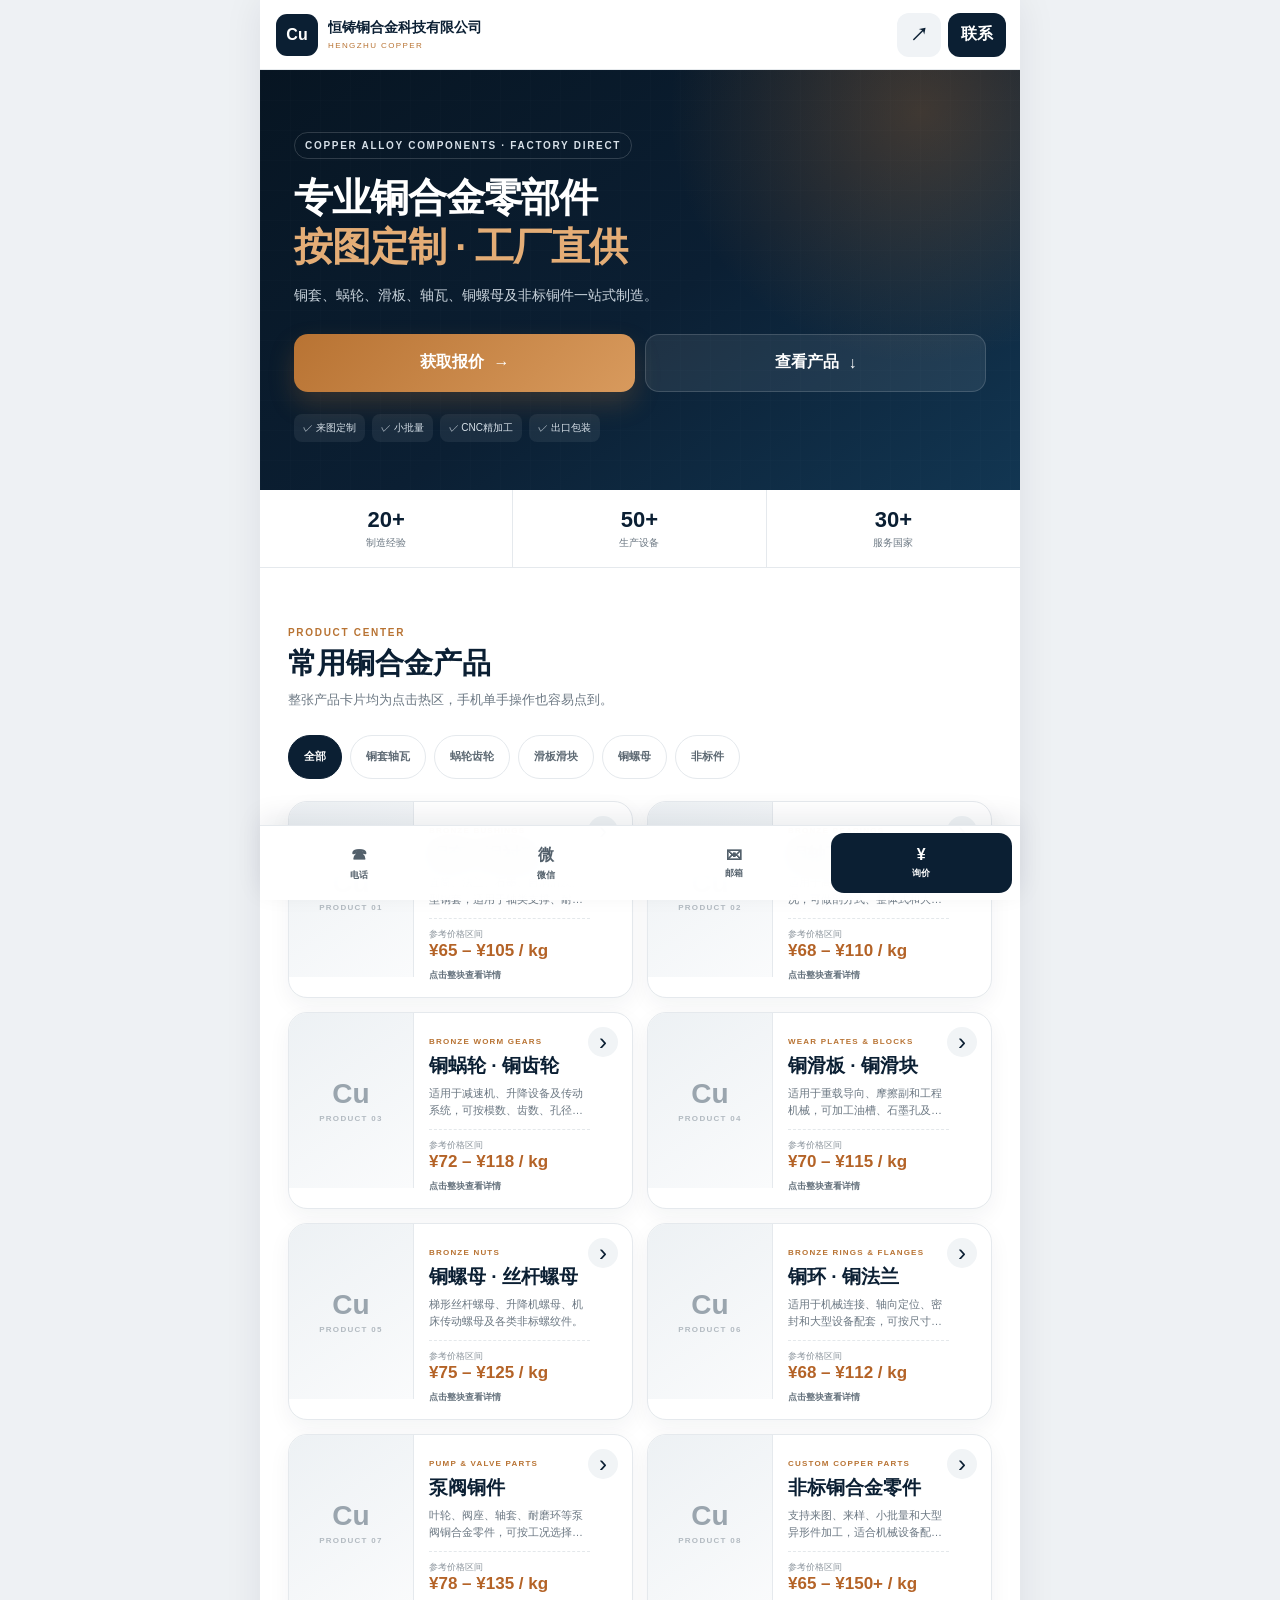
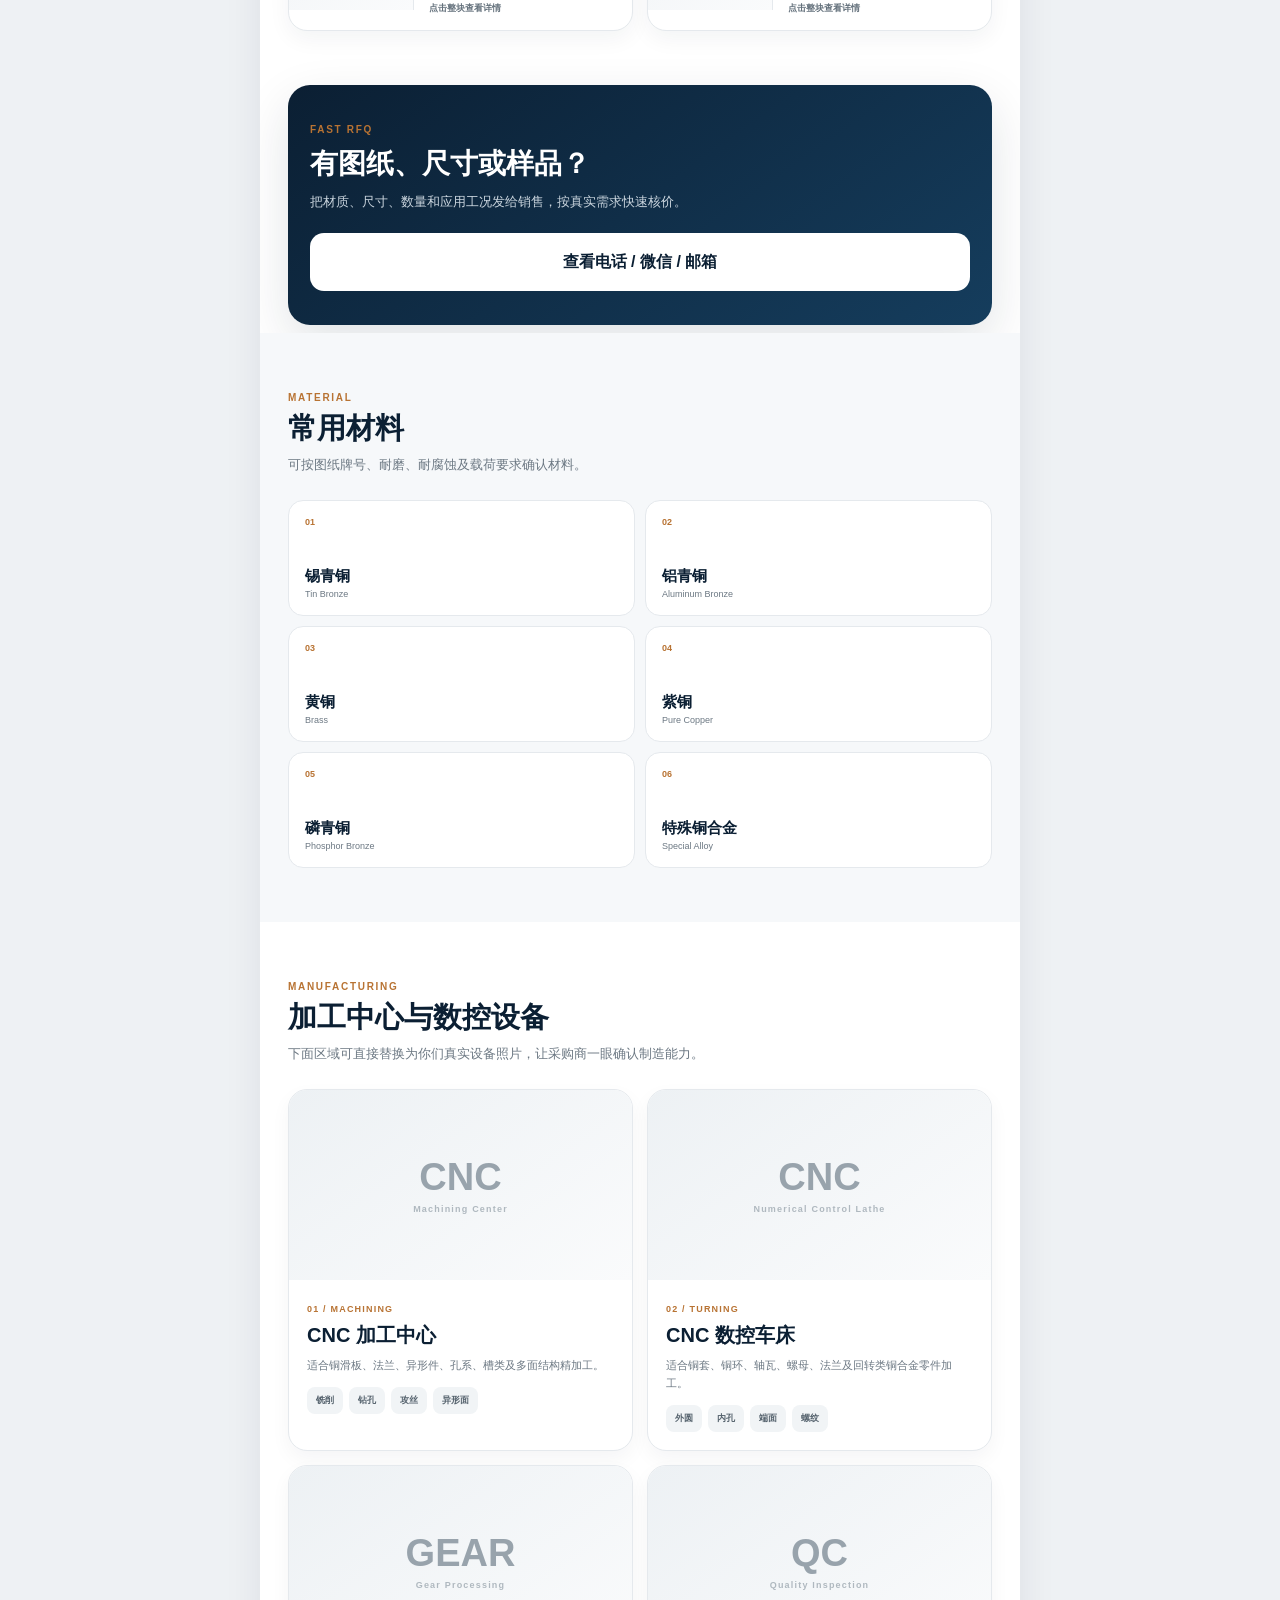
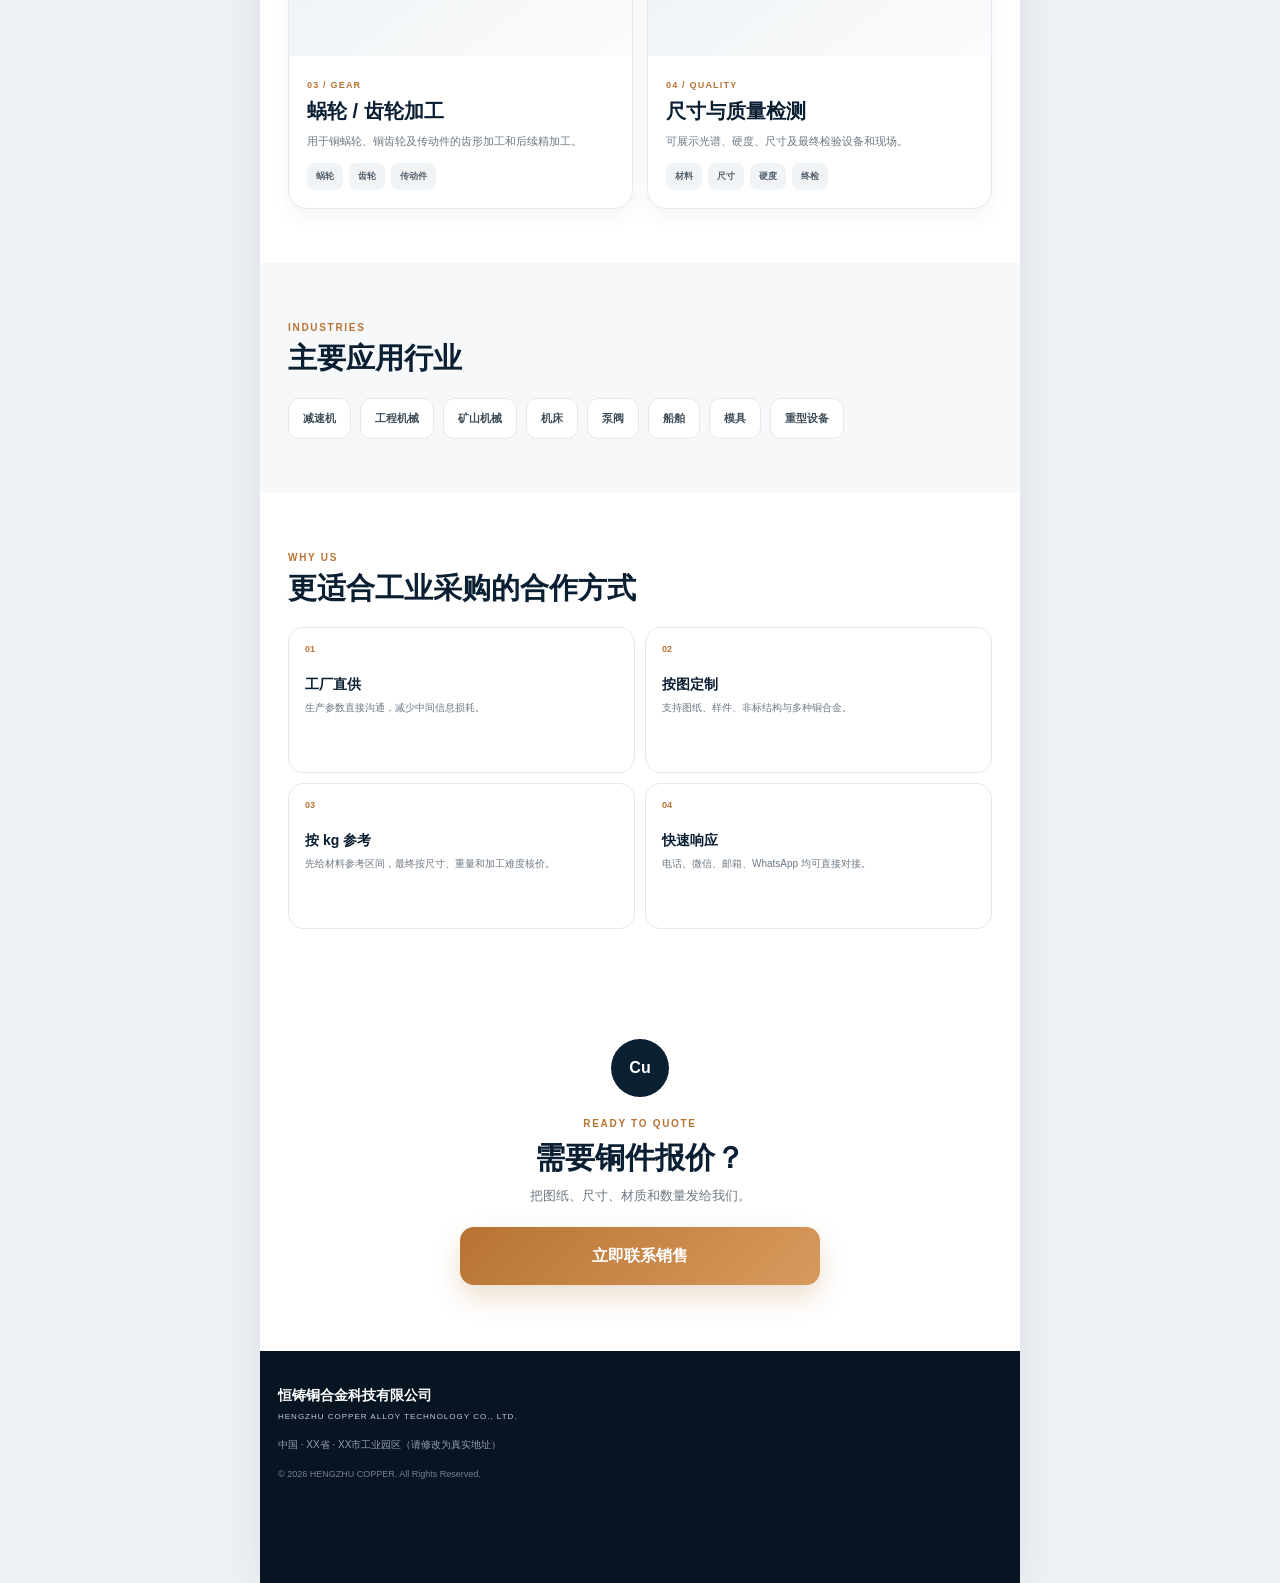
==== index.html @ 655dc919 "9141547 鸿元机械官网" ====
<!doctype html>
<html lang="zh-CN">
<head>
  <meta charset="utf-8">
  <meta name="viewport" content="width=device-width,initial-scale=1,viewport-fit=cover">
  <meta name="theme-color" content="#0B1F33">
  <meta name="apple-mobile-web-app-capable" content="yes">
  <meta name="apple-mobile-web-app-status-bar-style" content="black-translucent">
  <meta name="format-detection" content="telephone=no,email=no">
  <meta name="description" content="专业铜合金零部件制造商，铜套、铜蜗轮、铜滑板、铜螺母、铜轴瓦及非标铜件按图定制。">
  <title>铜合金产品制造商</title>

  <link rel="manifest" href="./manifest.webmanifest">
  <link rel="icon" href="./assets/icons/icon-192.png">
  <link rel="apple-touch-icon" href="./assets/icons/apple-touch-icon.png">
  <link rel="stylesheet" href="./styles.css">
</head>
<body>
<div class="site-shell">
  <header class="topbar">
    <a class="brand" href="#home">
      <span class="brand-mark">Cu</span>
      <span class="brand-copy">
        <strong data-cfg="companyNameZh">恒铸铜合金科技有限公司</strong>
        <small data-cfg="brandShort">HENGZHU COPPER</small>
      </span>
    </a>
    <div class="top-actions">
      <button class="round-btn" id="shareBtn" aria-label="分享">↗</button>
      <button class="round-btn install-hidden" id="installBtn" aria-label="安装到桌面">＋</button>
      <button class="contact-btn js-contact">联系</button>
    </div>
  </header>

  <main id="home">
    <section class="hero">
      <div class="hero-grid"></div>
      <div class="hero-content">
        <span class="kicker">COPPER ALLOY COMPONENTS · FACTORY DIRECT</span>
        <h1>专业铜合金零部件<em>按图定制 · 工厂直供</em></h1>
        <p data-cfg="sloganZh">铜套、蜗轮、滑板、轴瓦、铜螺母及非标铜件一站式制造。</p>

        <div class="hero-actions">
          <button class="btn primary js-contact">获取报价 <b>→</b></button>
          <a class="btn ghost" href="#products">查看产品 <b>↓</b></a>
        </div>

        <div class="trust-row">
          <span>✓ 来图定制</span>
          <span>✓ 小批量</span>
          <span>✓ CNC精加工</span>
          <span>✓ 出口包装</span>
        </div>
      </div>
    </section>

    <section class="metrics">
      <div><strong data-cfg="years">20+</strong><span>制造经验</span></div>
      <div><strong data-cfg="equipments">50+</strong><span>生产设备</span></div>
      <div><strong data-cfg="countries">30+</strong><span>服务国家</span></div>
    </section>

    <section class="section" id="products">
      <div class="section-head">
        <span>PRODUCT CENTER</span>
        <h2>常用铜合金产品</h2>
        <p>整张产品卡片均为点击热区，手机单手操作也容易点到。</p>
      </div>
      <div class="category-strip" id="categoryStrip"></div>
      <div class="product-grid" id="productGrid"></div>
    </section>

    <section class="quote-band">
      <span>FAST RFQ</span>
      <h2>有图纸、尺寸或样品？</h2>
      <p>把材质、尺寸、数量和应用工况发给销售，按真实需求快速核价。</p>
      <button class="btn light js-contact">查看电话 / 微信 / 邮箱</button>
    </section>

    <section class="section soft">
      <div class="section-head">
        <span>MATERIAL</span>
        <h2>常用材料</h2>
        <p>可按图纸牌号、耐磨、耐腐蚀及载荷要求确认材料。</p>
      </div>
      <div class="material-grid">
        <article><b>01</b><strong>锡青铜</strong><small>Tin Bronze</small></article>
        <article><b>02</b><strong>铝青铜</strong><small>Aluminum Bronze</small></article>
        <article><b>03</b><strong>黄铜</strong><small>Brass</small></article>
        <article><b>04</b><strong>紫铜</strong><small>Pure Copper</small></article>
        <article><b>05</b><strong>磷青铜</strong><small>Phosphor Bronze</small></article>
        <article><b>06</b><strong>特殊铜合金</strong><small>Special Alloy</small></article>
      </div>
    </section>

    <section class="section" id="capability">
      <div class="section-head">
        <span>MANUFACTURING</span>
        <h2>加工中心与数控设备</h2>
        <p>下面区域可直接替换为你们真实设备照片，让采购商一眼确认制造能力。</p>
      </div>

      <div class="equipment-grid">
        <article class="equipment-card">
          <div class="equipment-photo">
            <img src="./assets/images/cnc-machining-center.jpg" alt="CNC加工中心">
            <div class="equipment-placeholder">CNC<small>Machining Center</small></div>
          </div>
          <div class="equipment-copy">
            <span>01 / MACHINING</span>
            <h3>CNC 加工中心</h3>
            <p>适合铜滑板、法兰、异形件、孔系、槽类及多面结构精加工。</p>
            <div class="equipment-tags"><b>铣削</b><b>钻孔</b><b>攻丝</b><b>异形面</b></div>
          </div>
        </article>

        <article class="equipment-card">
          <div class="equipment-photo">
            <img src="./assets/images/cnc-lathe.jpg" alt="CNC数控车床">
            <div class="equipment-placeholder">CNC<small>Numerical Control Lathe</small></div>
          </div>
          <div class="equipment-copy">
            <span>02 / TURNING</span>
            <h3>CNC 数控车床</h3>
            <p>适合铜套、铜环、轴瓦、螺母、法兰及回转类铜合金零件加工。</p>
            <div class="equipment-tags"><b>外圆</b><b>内孔</b><b>端面</b><b>螺纹</b></div>
          </div>
        </article>

        <article class="equipment-card">
          <div class="equipment-photo">
            <img src="./assets/images/gear-machine.jpg" alt="齿轮加工设备">
            <div class="equipment-placeholder">GEAR<small>Gear Processing</small></div>
          </div>
          <div class="equipment-copy">
            <span>03 / GEAR</span>
            <h3>蜗轮 / 齿轮加工</h3>
            <p>用于铜蜗轮、铜齿轮及传动件的齿形加工和后续精加工。</p>
            <div class="equipment-tags"><b>蜗轮</b><b>齿轮</b><b>传动件</b></div>
          </div>
        </article>

        <article class="equipment-card">
          <div class="equipment-photo">
            <img src="./assets/images/inspection.jpg" alt="检测设备">
            <div class="equipment-placeholder">QC<small>Quality Inspection</small></div>
          </div>
          <div class="equipment-copy">
            <span>04 / QUALITY</span>
            <h3>尺寸与质量检测</h3>
            <p>可展示光谱、硬度、尺寸及最终检验设备和现场。</p>
            <div class="equipment-tags"><b>材料</b><b>尺寸</b><b>硬度</b><b>终检</b></div>
          </div>
        </article>
      </div>
    </section>

    <section class="section soft">
      <div class="section-head">
        <span>INDUSTRIES</span>
        <h2>主要应用行业</h2>
      </div>
      <div class="chips">
        <span>减速机</span><span>工程机械</span><span>矿山机械</span><span>机床</span>
        <span>泵阀</span><span>船舶</span><span>模具</span><span>重型设备</span>
      </div>
    </section>

    <section class="section">
      <div class="section-head">
        <span>WHY US</span>
        <h2>更适合工业采购的合作方式</h2>
      </div>
      <div class="why-grid">
        <article><b>01</b><strong>工厂直供</strong><p>生产参数直接沟通，减少中间信息损耗。</p></article>
        <article><b>02</b><strong>按图定制</strong><p>支持图纸、样件、非标结构与多种铜合金。</p></article>
        <article><b>03</b><strong>按 kg 参考</strong><p>先给材料参考区间，最终按尺寸、重量和加工难度核价。</p></article>
        <article><b>04</b><strong>快速响应</strong><p>电话、微信、邮箱、WhatsApp 均可直接对接。</p></article>
      </div>
    </section>

    <section class="final-cta">
      <div class="final-mark">Cu</div>
      <span>READY TO QUOTE</span>
      <h2>需要铜件报价？</h2>
      <p>把图纸、尺寸、材质和数量发给我们。</p>
      <button class="btn primary js-contact">立即联系销售</button>
    </section>
  </main>

  <footer class="footer">
    <strong data-cfg="companyNameZh">恒铸铜合金科技有限公司</strong>
    <span data-cfg="companyNameEn">HENGZHU COPPER ALLOY TECHNOLOGY CO., LTD.</span>
    <p data-cfg="address">中国 · XX省 · XX市工业园区</p>
    <small>© <span id="year"></span> <span data-cfg="brandShort">HENGZHU COPPER</span>. All Rights Reserved.</small>
  </footer>

  <nav class="bottom-bar">
    <a class="bottom-item" data-link="phone" href="#"><span>☎</span><b>电话</b></a>
    <button class="bottom-item" data-copy="wechat"><span>微</span><b>微信</b></button>
    <a class="bottom-item" data-link="email" href="#"><span>✉</span><b>邮箱</b></a>
    <button class="bottom-item primary js-contact"><span>¥</span><b>询价</b></button>
  </nav>
</div>

<div class="overlay" id="productOverlay" aria-hidden="true">
  <section class="sheet">
    <div class="sheet-handle"></div>
    <button class="sheet-close" aria-label="关闭">×</button>
    <div class="detail-image">
      <img id="detailImage" alt="">
      <div class="detail-placeholder">Cu</div>
    </div>
    <span class="eyebrow" id="detailEn"></span>
    <h2 id="detailTitle"></h2>
    <p id="detailDesc"></p>
    <div class="price-panel">
      <span>参考材料 / 加工价格</span>
      <strong id="detailPrice"></strong>
      <small id="detailPriceNote"></small>
    </div>
    <div class="tag-row" id="detailTags"></div>
    <button class="btn primary full js-product-contact">咨询该产品 / 获取准确报价</button>
  </section>
</div>

<div class="overlay" id="contactOverlay" aria-hidden="true">
  <section class="sheet contact-sheet">
    <div class="sheet-handle"></div>
    <button class="sheet-close" aria-label="关闭">×</button>
    <span class="eyebrow">CONTACT SALES</span>
    <h2>联系销售 / 获取报价</h2>
    <p>电话、邮箱、WhatsApp 可直接点击；微信号点击即可复制。</p>

    <div class="contact-list">
      <a class="contact-row" data-link="phone" href="#">
        <span class="contact-icon">☎</span>
        <span class="contact-copy"><small>电话 / PHONE</small><strong data-cfg="phone"></strong></span>
        <b>拨打</b>
      </a>
      <a class="contact-row" data-link="email" href="#">
        <span class="contact-icon">✉</span>
        <span class="contact-copy"><small>邮箱 / EMAIL</small><strong data-cfg="email"></strong></span>
        <b>发送</b>
      </a>
      <button class="contact-row" data-copy="wechat">
        <span class="contact-icon">微</span>
        <span class="contact-copy"><small>微信 / WECHAT</small><strong data-cfg="wechat"></strong></span>
        <b>复制</b>
      </button>
      <a class="contact-row" data-link="whatsapp" href="#" target="_blank" rel="noopener">
        <span class="contact-icon">WA</span>
        <span class="contact-copy"><small>WHATSAPP</small><strong data-cfg="whatsapp"></strong></span>
        <b>打开</b>
      </a>
    </div>

    <div class="rfq-tip">
      <strong>询价建议一起发送</strong>
      <span>产品名称 · 材质 · 图纸/尺寸 · 数量 · 使用场景</span>
    </div>
    <button class="btn outline full" id="copyAllBtn">复制全部联系方式</button>
  </section>
</div>

<div class="install-card" id="installCard">
  <div class="install-icon">Cu</div>
  <div><strong>添加到手机桌面</strong><p id="installText">像 App 一样打开产品目录。</p></div>
  <button id="installCardBtn">安装</button>
  <button id="installClose" class="install-close">×</button>
</div>

<div class="toast" id="toast">已复制</div>

<script src="./config.js"></script>
<script src="./app.js"></script>
</body>
</html>
---- styles.css ----
:root{
  --navy:#0b1f33;--navy2:#123652;--navy3:#071522;
  --copper:#b87333;--copper2:#d89a5d;--copperSoft:#f4e8dc;
  --ink:#17202a;--muted:#6c7883;--line:#e5e9ed;--soft:#f6f8fa;--white:#fff;
  --shadow:0 18px 50px rgba(11,31,51,.12);--safe:env(safe-area-inset-bottom,0px)
}
*{box-sizing:border-box;-webkit-tap-highlight-color:transparent}
html{scroll-behavior:smooth}
body{margin:0;background:#eef1f4;color:var(--ink);font-family:Inter,"PingFang SC","Microsoft YaHei",Arial,sans-serif}
button,a{font:inherit}button{cursor:pointer}a{text-decoration:none;color:inherit}img{display:block;max-width:100%}
body.sheet-open{overflow:hidden}
.site-shell{width:min(760px,100%);min-height:100vh;margin:auto;background:#fff;box-shadow:0 0 36px rgba(11,31,51,.08);overflow:hidden}
.topbar{position:sticky;top:0;z-index:50;height:70px;padding:0 14px 0 16px;display:flex;align-items:center;justify-content:space-between;background:rgba(255,255,255,.96);backdrop-filter:blur(18px);border-bottom:1px solid rgba(229,233,237,.95)}
.brand{display:flex;align-items:center;gap:10px;min-width:0}.brand-mark{width:42px;height:42px;border-radius:11px;display:grid;place-items:center;background:var(--navy);color:#fff;font-weight:900}.brand-copy{display:flex;flex-direction:column;min-width:0}.brand-copy strong{max-width:210px;white-space:nowrap;overflow:hidden;text-overflow:ellipsis;font-size:14px;color:var(--navy)}.brand-copy small{font-size:8px;color:var(--copper);letter-spacing:1.4px;margin-top:4px}
.top-actions{display:flex;align-items:center;gap:7px}.round-btn,.contact-btn{height:44px;border:0;border-radius:12px;font-weight:900}.round-btn{width:44px;background:#f0f3f6;color:var(--navy);font-size:18px}.contact-btn{padding:0 13px;background:var(--navy);color:#fff}.install-hidden{display:none!important}
.hero{position:relative;overflow:hidden;color:#fff;padding:62px 20px 48px;background:radial-gradient(circle at 87% 10%,rgba(184,115,51,.3),transparent 33%),linear-gradient(145deg,var(--navy3),var(--navy) 54%,var(--navy2))}
.hero-grid{position:absolute;inset:0;opacity:.13;background-image:linear-gradient(rgba(255,255,255,.08) 1px,transparent 1px),linear-gradient(90deg,rgba(255,255,255,.08) 1px,transparent 1px);background-size:30px 30px}.hero-content{position:relative;z-index:2}
.kicker,.eyebrow,.section-head>span,.quote-band>span,.final-cta>span{font-size:10px;letter-spacing:1.7px;color:var(--copper);font-weight:900}.hero .kicker{display:inline-flex;color:#d7e0e8;padding:7px 10px;border:1px solid rgba(255,255,255,.16);border-radius:999px}
.hero h1{margin:18px 0 14px;font-size:39px;line-height:1.1;letter-spacing:-1.1px}.hero h1 em{display:block;font-style:normal;color:#e4ad76;margin-top:6px}.hero p{margin:0;font-size:14px;line-height:1.8;color:#c9d3dc}.hero-actions{display:grid;grid-template-columns:1fr 1fr;gap:10px;margin-top:26px}
.btn{min-height:58px;border:0;border-radius:14px;padding:0 18px;display:flex;align-items:center;justify-content:center;gap:10px;font-weight:900}.btn.primary{background:linear-gradient(135deg,var(--copper),var(--copper2));color:#fff;box-shadow:0 12px 26px rgba(184,115,51,.24)}.btn.ghost{background:rgba(255,255,255,.08);border:1px solid rgba(255,255,255,.15);color:#fff}.btn.light{background:#fff;color:var(--navy)}.btn.outline{background:#fff;color:var(--navy);border:1px solid #d8dee4}.btn.full{width:100%}
.trust-row{display:flex;flex-wrap:wrap;gap:7px;margin-top:22px}.trust-row span{padding:7px 9px;border-radius:8px;background:rgba(255,255,255,.065);font-size:10px;color:#d7e0e8}
.metrics{display:grid;grid-template-columns:repeat(3,1fr);border-bottom:1px solid var(--line)}.metrics div{text-align:center;padding:17px 4px;border-right:1px solid var(--line)}.metrics div:last-child{border:0}.metrics strong{display:block;font-size:22px;color:var(--navy)}.metrics span{display:block;font-size:10px;color:var(--muted);margin-top:3px}
.section{padding:54px 16px}.soft{background:var(--soft)}.section-head h2{margin:7px 0 8px;font-size:29px;line-height:1.16;color:var(--navy)}.section-head p{margin:0 0 24px;font-size:13px;line-height:1.7;color:var(--muted)}
.category-strip{display:flex;gap:8px;overflow-x:auto;margin:22px -16px 18px;padding:0 16px 4px;scrollbar-width:none}.category-strip::-webkit-scrollbar{display:none}.category-strip button{flex:0 0 auto;min-height:44px;border:1px solid var(--line);border-radius:999px;background:#fff;padding:0 15px;font-size:11px;font-weight:800;color:#5d6973}.category-strip button.active{background:var(--navy);border-color:var(--navy);color:#fff}
.product-grid{display:grid;gap:14px}.product-card{width:100%;min-height:175px;padding:0;border:1px solid var(--line);border-radius:19px;background:#fff;overflow:hidden;text-align:left;display:grid;grid-template-columns:120px 1fr;position:relative;box-shadow:0 8px 22px rgba(11,31,51,.05);transition:.15s}.product-card:active{transform:scale(.987);border-color:#d6b18e}.product-card:after{content:"›";position:absolute;right:14px;top:14px;width:30px;height:30px;border-radius:50%;background:#f1f4f6;display:grid;place-items:center;color:var(--navy);font-size:24px}
.product-image{min-height:175px;position:relative;overflow:hidden;background:linear-gradient(145deg,#edf1f4,#fafbfc);border-right:1px solid var(--line)}.product-image img{position:absolute;inset:0;width:100%;height:100%;object-fit:cover;display:none}.product-ph{position:absolute;inset:0;display:flex;flex-direction:column;align-items:center;justify-content:center;color:#9aa5ae;font-size:28px;font-weight:900}.product-ph small{font-size:8px;letter-spacing:1.3px;color:#b2bac1;margin-top:4px}
.product-info{padding:17px 42px 15px 15px}.product-info .en{font-size:8px;letter-spacing:1.2px;color:var(--copper);font-weight:900}.product-info h3{margin:5px 0 6px;font-size:19px;color:var(--navy)}.product-info p{margin:0 0 10px;font-size:11px;line-height:1.55;color:var(--muted);display:-webkit-box;-webkit-line-clamp:2;-webkit-box-orient:vertical;overflow:hidden}.price-line{padding-top:9px;border-top:1px dashed #e4e8eb;display:flex;flex-direction:column}.price-line span{font-size:9px;color:#8c959d}.price-line strong{font-size:17px;color:#b46327}.tap-tip{display:inline-block;margin-top:8px;font-size:9px;color:#64717c;font-weight:900}
.quote-band{margin:0 16px 8px;padding:34px 22px;border-radius:22px;color:#fff;background:linear-gradient(145deg,var(--navy),#153d5d);box-shadow:var(--shadow)}.quote-band h2{margin:8px 0;font-size:28px}.quote-band p{font-size:13px;line-height:1.7;color:#cad5de;margin:0 0 20px}.quote-band .btn{width:100%}
.material-grid{display:grid;grid-template-columns:1fr 1fr;gap:10px;margin-top:22px}.material-grid article{min-height:116px;padding:16px;border:1px solid var(--line);border-radius:15px;background:#fff;display:flex;flex-direction:column}.material-grid b{font-size:9px;color:var(--copper)}.material-grid strong{margin-top:auto;font-size:15px;color:var(--navy)}.material-grid small{font-size:9px;color:var(--muted);margin-top:3px}
.equipment-grid{display:grid;gap:14px;margin-top:22px}.equipment-card{border:1px solid var(--line);border-radius:19px;background:#fff;overflow:hidden;box-shadow:0 8px 20px rgba(11,31,51,.045)}.equipment-photo{height:190px;position:relative;overflow:hidden;background:linear-gradient(145deg,#edf1f4,#fafbfc)}.equipment-photo img{position:absolute;inset:0;width:100%;height:100%;object-fit:cover;display:none}.equipment-placeholder{position:absolute;inset:0;display:flex;flex-direction:column;align-items:center;justify-content:center;font-size:38px;color:#98a3ac;font-weight:900}.equipment-placeholder small{font-size:9px;letter-spacing:1.2px;margin-top:5px;color:#afb8bf}.equipment-copy{padding:18px}.equipment-copy>span{font-size:9px;letter-spacing:1.2px;color:var(--copper);font-weight:900}.equipment-copy h3{margin:6px 0 7px;font-size:20px;color:var(--navy)}.equipment-copy p{margin:0;font-size:11px;line-height:1.65;color:var(--muted)}.equipment-tags{display:flex;flex-wrap:wrap;gap:6px;margin-top:13px}.equipment-tags b{padding:7px 9px;border-radius:8px;background:#f1f4f6;color:#56636e;font-size:9px}
.chips{display:flex;flex-wrap:wrap;gap:9px;margin-top:22px}.chips span{padding:12px 14px;border:1px solid var(--line);border-radius:11px;background:#fff;font-size:11px;font-weight:900;color:#3f4d58}
.why-grid{display:grid;grid-template-columns:1fr 1fr;gap:10px;margin-top:22px}.why-grid article{min-height:146px;padding:16px;border:1px solid var(--line);border-radius:15px;background:#fff}.why-grid b{display:block;font-size:9px;color:var(--copper);margin-bottom:22px}.why-grid strong{display:block;font-size:14px;color:var(--navy)}.why-grid p{margin:6px 0 0;font-size:10px;line-height:1.6;color:var(--muted)}
.final-cta{text-align:center;padding:56px 22px 66px}.final-mark{width:58px;height:58px;margin:0 auto 16px;border-radius:50%;display:grid;place-items:center;background:var(--navy);color:#fff;font-weight:900}.final-cta h2{margin:7px 0 8px;font-size:30px;color:var(--navy)}.final-cta p{font-size:13px;color:var(--muted);margin:0 auto 22px}.final-cta .btn{width:100%;max-width:360px;margin:auto}
.footer{padding:36px 18px calc(104px + var(--safe));background:var(--navy3);color:#fff;display:flex;flex-direction:column;gap:7px}.footer strong{font-size:14px}.footer>span{font-size:8px;letter-spacing:1px;color:#c2ccd5}.footer p{font-size:10px;color:#93a1ad}.footer small{font-size:9px;color:#72818e}
.bottom-bar{position:fixed;left:50%;bottom:0;transform:translateX(-50%);z-index:60;width:min(760px,100%);display:grid;grid-template-columns:repeat(4,1fr);gap:6px;padding:7px 8px calc(7px + var(--safe));background:rgba(255,255,255,.97);backdrop-filter:blur(16px);border-top:1px solid var(--line);box-shadow:0 -9px 24px rgba(11,31,51,.08)}.bottom-item{min-height:60px;border:0;border-radius:13px;background:transparent;color:#53606b;display:flex;flex-direction:column;align-items:center;justify-content:center;gap:3px}.bottom-item span{font-size:16px;font-weight:900}.bottom-item b{font-size:9px}.bottom-item.primary{background:var(--navy);color:#fff}
.overlay{position:fixed;inset:0;z-index:100;background:rgba(3,12,21,.58);display:flex;align-items:flex-end;justify-content:center;padding-top:40px;opacity:0;visibility:hidden;transition:.2s}.overlay.open{opacity:1;visibility:visible}.sheet{width:min(760px,100%);max-height:92vh;overflow:auto;background:#fff;border-radius:24px 24px 0 0;padding:12px 18px calc(24px + var(--safe));position:relative;transform:translateY(28px);transition:.22s}.overlay.open .sheet{transform:none}.sheet-handle{width:44px;height:5px;border-radius:999px;background:#d8dde2;margin:2px auto 15px}.sheet-close{position:absolute;right:14px;top:16px;width:44px;height:44px;border:0;border-radius:50%;background:#f1f4f6;color:#43505b;font-size:28px;z-index:2}.detail-image{height:195px;margin:8px 0 18px;border-radius:16px;overflow:hidden;position:relative;background:#f1f4f6}.detail-image img{position:absolute;inset:0;width:100%;height:100%;object-fit:cover;display:none}.detail-placeholder{position:absolute;inset:0;display:grid;place-items:center;font-size:44px;color:#a0a9b1;font-weight:900}.sheet h2{margin:6px 0 8px;padding-right:50px;font-size:27px;color:var(--navy)}.sheet>p{font-size:12px;line-height:1.7;color:var(--muted)}
.price-panel{margin:18px 0 14px;padding:16px;border-radius:14px;background:#fff7f0;border:1px solid #f0d8c2}.price-panel span{font-size:9px;color:#8f6b4b}.price-panel strong{display:block;margin-top:4px;font-size:25px;color:#b46327}.price-panel small{display:block;margin-top:4px;font-size:9px;line-height:1.5;color:#8a7562}.tag-row{display:flex;flex-wrap:wrap;gap:7px;margin-bottom:18px}.tag-row span{padding:8px 10px;border-radius:8px;background:#f1f4f6;color:#56636e;font-size:9px;font-weight:900}
.contact-list{display:grid;gap:10px;margin-top:16px}.contact-row{width:100%;min-height:74px;border:1px solid var(--line);border-radius:15px;background:#fff;display:grid;grid-template-columns:48px 1fr auto;align-items:center;gap:11px;padding:10px 12px;text-align:left}.contact-icon{width:44px;height:44px;border-radius:12px;background:#eef3f7;display:grid;place-items:center;color:var(--navy);font-size:12px;font-weight:900}.contact-copy{display:flex;flex-direction:column;min-width:0}.contact-copy small{font-size:8px;color:#89949d}.contact-copy strong{font-size:12px;color:var(--navy);white-space:nowrap;overflow:hidden;text-overflow:ellipsis}.contact-row>b{font-size:10px;color:var(--copper)}.rfq-tip{margin:15px 0 12px;padding:14px;border-radius:14px;background:#f5f7f9}.rfq-tip strong{font-size:11px;color:var(--navy)}.rfq-tip span{display:block;margin-top:4px;font-size:9px;color:var(--muted)}
.install-card{position:fixed;left:50%;bottom:calc(82px + var(--safe));z-index:90;width:min(720px,calc(100% - 24px));transform:translate(-50%,18px);display:grid;grid-template-columns:48px 1fr auto;gap:10px;align-items:center;padding:12px 48px 12px 12px;border-radius:17px;background:#fff;box-shadow:0 18px 55px rgba(11,31,51,.22);border:1px solid var(--line);opacity:0;visibility:hidden;transition:.2s}.install-card.show{opacity:1;visibility:visible;transform:translate(-50%,0)}.install-icon{width:46px;height:46px;border-radius:12px;background:var(--navy);color:#fff;display:grid;place-items:center;font-weight:900}.install-card strong{font-size:12px;color:var(--navy)}.install-card p{margin:3px 0 0;font-size:9px;color:var(--muted)}.install-card>button:not(.install-close){min-width:54px;height:40px;border:0;border-radius:10px;background:var(--copper);color:#fff;font-size:10px;font-weight:900}.install-close{position:absolute;right:7px;top:7px;width:30px;height:30px;border:0;background:transparent;color:#8e99a2;font-size:20px}
.toast{position:fixed;z-index:130;left:50%;bottom:calc(84px + var(--safe));transform:translate(-50%,14px);padding:10px 14px;border-radius:10px;background:#0e1d2b;color:#fff;font-size:11px;opacity:0;visibility:hidden;transition:.18s}.toast.show{opacity:1;visibility:visible;transform:translate(-50%,0)}
@media(min-width:620px){.hero{padding-left:34px;padding-right:34px}.section{padding-left:28px;padding-right:28px}.quote-band{margin-left:28px;margin-right:28px}.category-strip{margin-left:-28px;margin-right:-28px;padding-left:28px;padding-right:28px}.product-grid{grid-template-columns:1fr 1fr}.product-card{grid-template-columns:125px 1fr}.equipment-grid{grid-template-columns:1fr 1fr}}
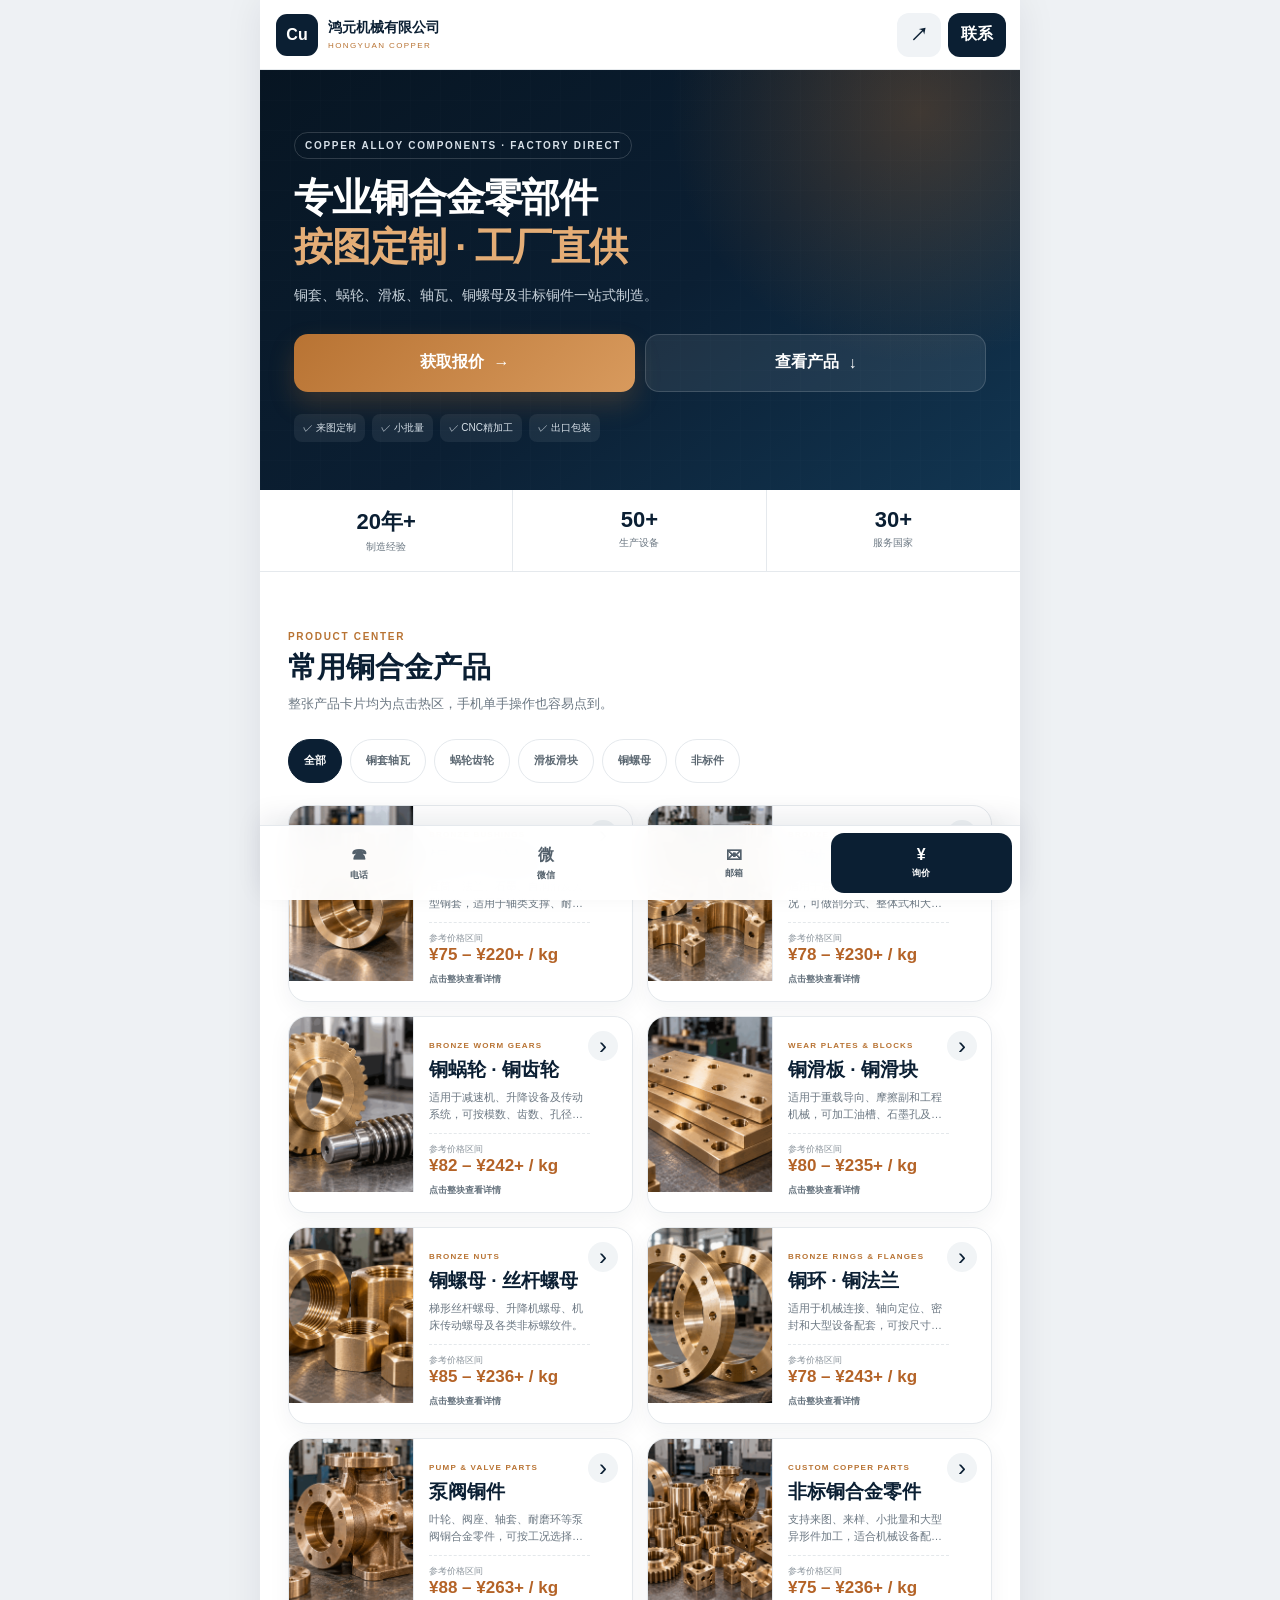
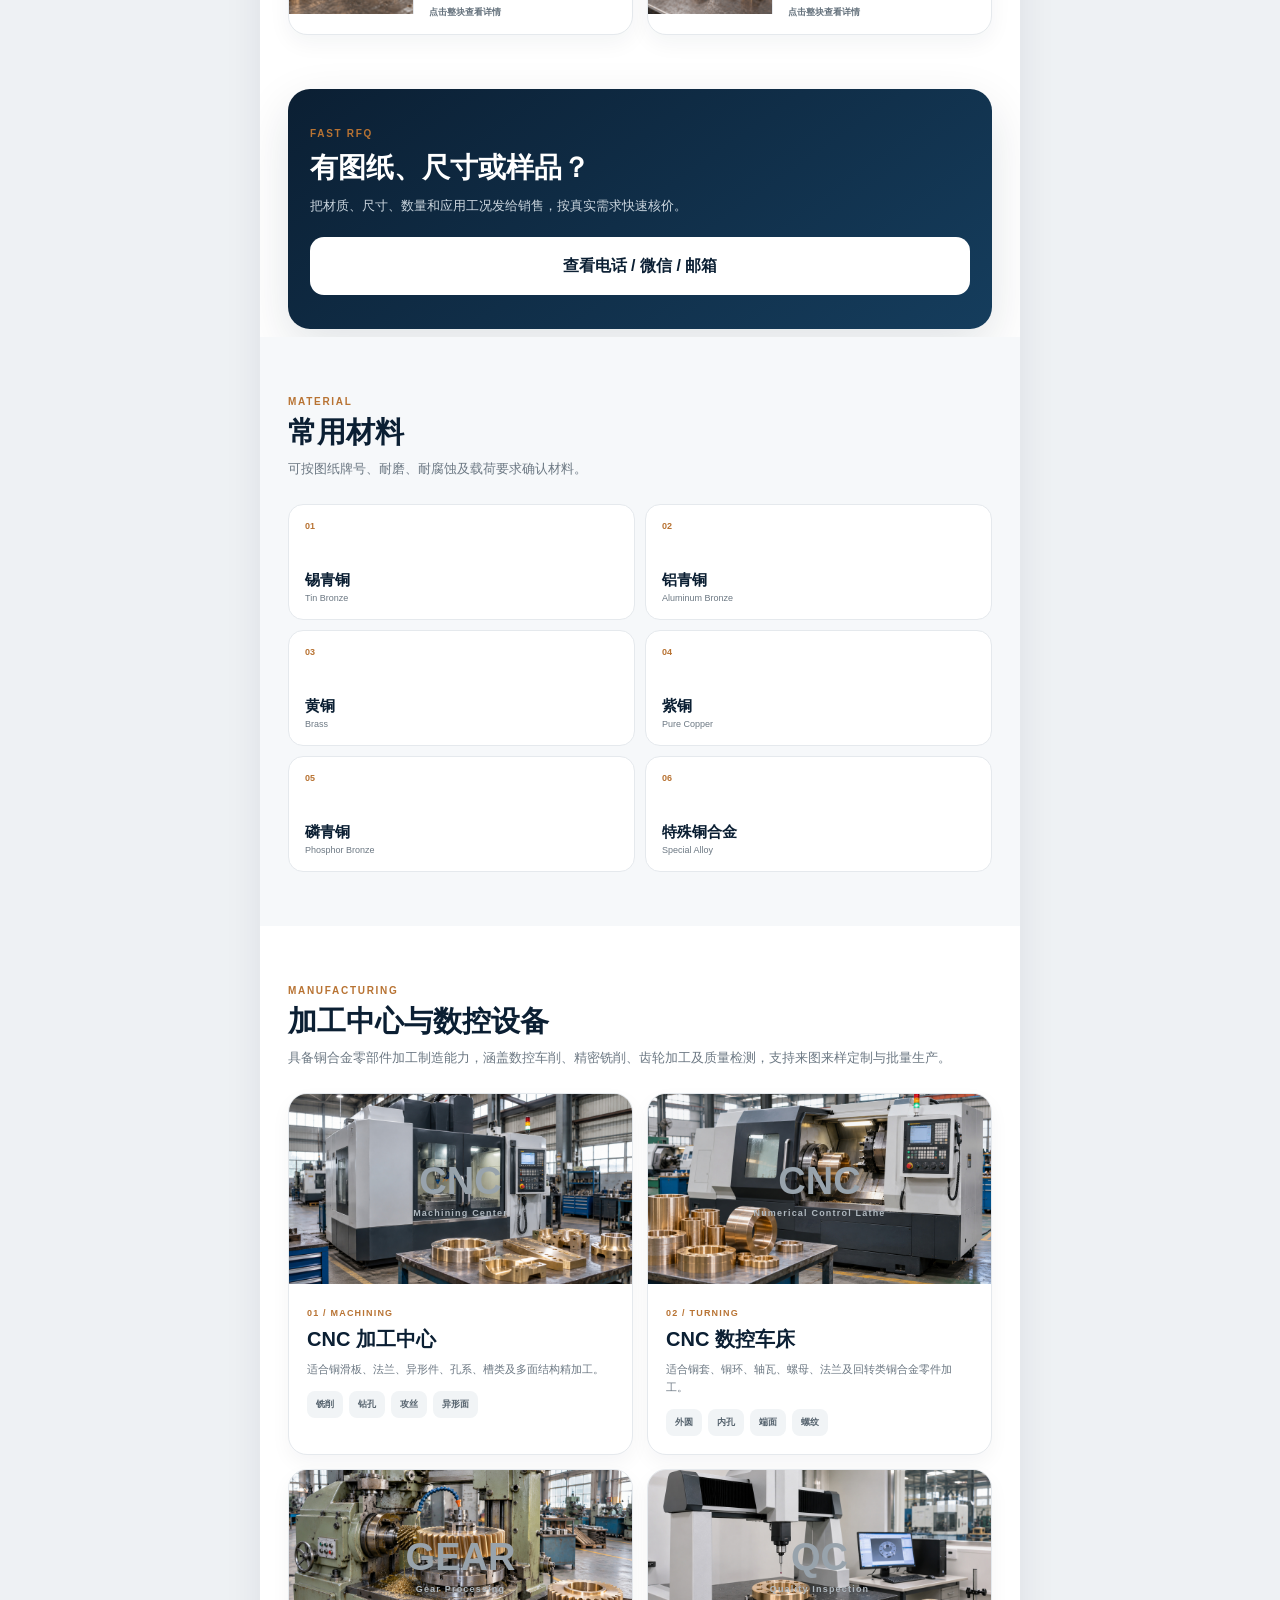
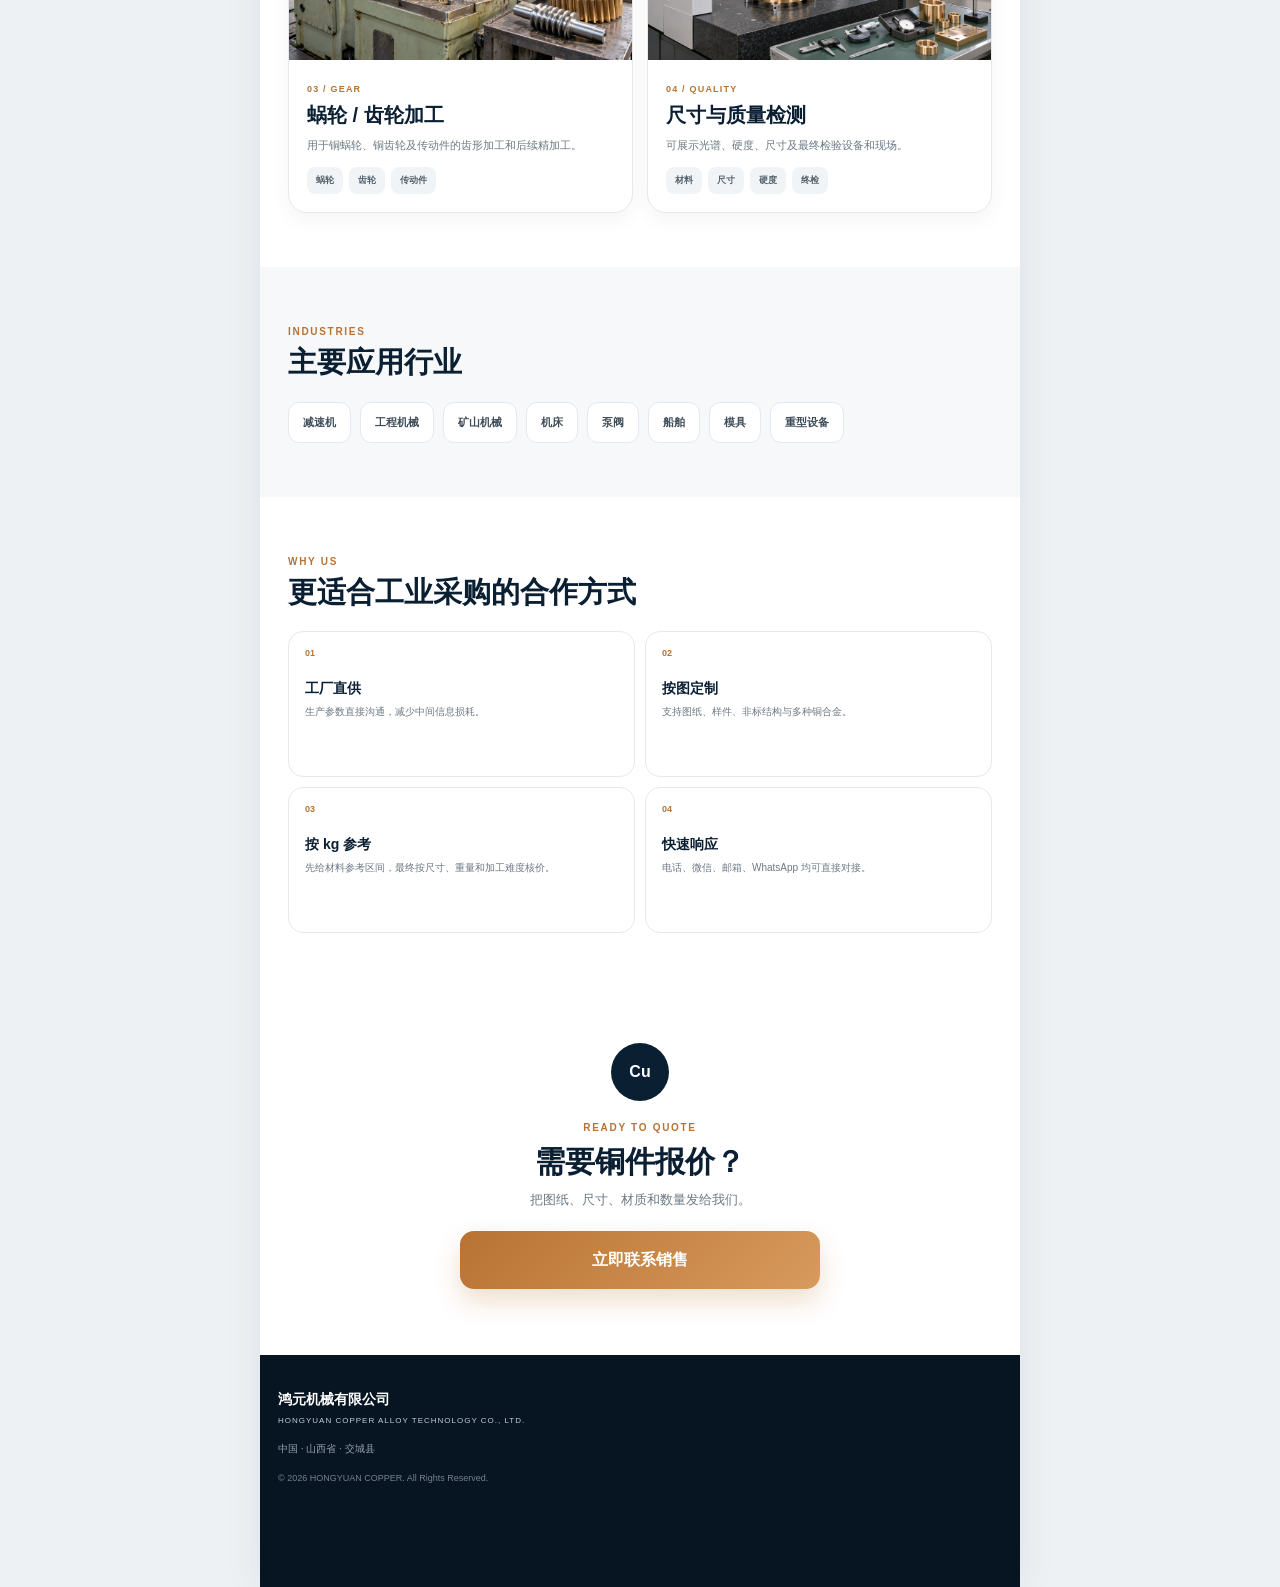
==== commit 207c685c: "Update index.html" ====
--- a/index.html
+++ b/index.html
@@ -97,7 +97,7 @@
       <div class="section-head">
         <span>MANUFACTURING</span>
         <h2>加工中心与数控设备</h2>
-        <p>下面区域可直接替换为你们真实设备照片，让采购商一眼确认制造能力。</p>
+        <p>具备铜合金零部件加工制造能力，涵盖数控车削、精密铣削、齿轮加工及质量检测，支持来图来样定制与批量生产。</p>
       </div>
 
       <div class="equipment-grid">
--- a/styles.css
+++ b/styles.css
@@ -39,3 +39,6 @@
 .install-card{position:fixed;left:50%;bottom:calc(82px + var(--safe));z-index:90;width:min(720px,calc(100% - 24px));transform:translate(-50%,18px);display:grid;grid-template-columns:48px 1fr auto;gap:10px;align-items:center;padding:12px 48px 12px 12px;border-radius:17px;background:#fff;box-shadow:0 18px 55px rgba(11,31,51,.22);border:1px solid var(--line);opacity:0;visibility:hidden;transition:.2s}.install-card.show{opacity:1;visibility:visible;transform:translate(-50%,0)}.install-icon{width:46px;height:46px;border-radius:12px;background:var(--navy);color:#fff;display:grid;place-items:center;font-weight:900}.install-card strong{font-size:12px;color:var(--navy)}.install-card p{margin:3px 0 0;font-size:9px;color:var(--muted)}.install-card>button:not(.install-close){min-width:54px;height:40px;border:0;border-radius:10px;background:var(--copper);color:#fff;font-size:10px;font-weight:900}.install-close{position:absolute;right:7px;top:7px;width:30px;height:30px;border:0;background:transparent;color:#8e99a2;font-size:20px}
 .toast{position:fixed;z-index:130;left:50%;bottom:calc(84px + var(--safe));transform:translate(-50%,14px);padding:10px 14px;border-radius:10px;background:#0e1d2b;color:#fff;font-size:11px;opacity:0;visibility:hidden;transition:.18s}.toast.show{opacity:1;visibility:visible;transform:translate(-50%,0)}
 @media(min-width:620px){.hero{padding-left:34px;padding-right:34px}.section{padding-left:28px;padding-right:28px}.quote-band{margin-left:28px;margin-right:28px}.category-strip{margin-left:-28px;margin-right:-28px;padding-left:28px;padding-right:28px}.product-grid{grid-template-columns:1fr 1fr}.product-card{grid-template-columns:125px 1fr}.equipment-grid{grid-template-columns:1fr 1fr}}
+.product-image img {
+    display: block !important;
+}
